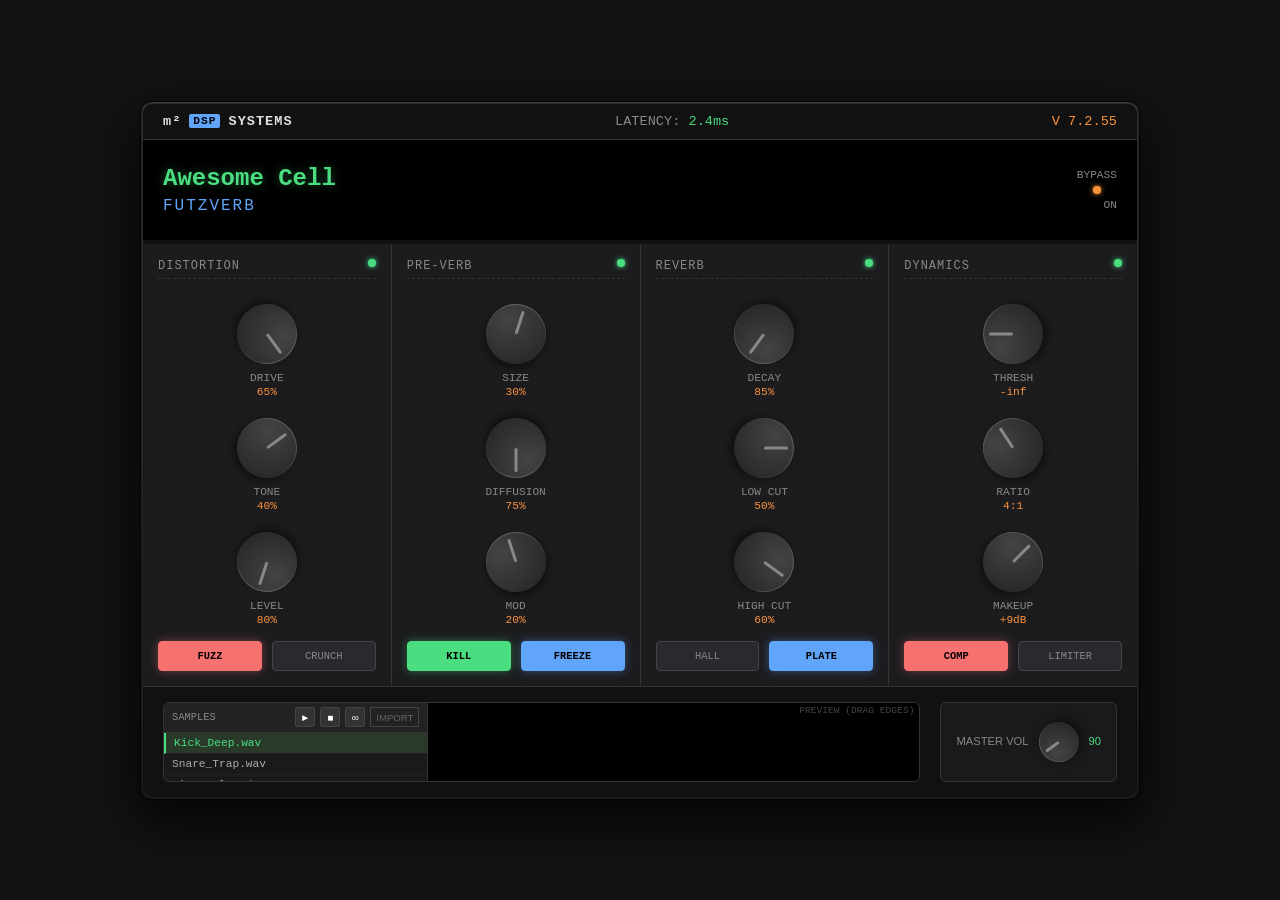
==== futzverb/index.html @ 0c0a8a61 "Add files via upload" ====
<!DOCTYPE html>
<html lang="en">
<head>
    <meta charset="UTF-8">
    <meta name="viewport" content="width=device-width, initial-scale=1.0">
    <title>m²DSP Audio Effects Interface</title>
    <link rel="stylesheet" href="css/styles.css">
</head>
<body>

    <div class="device-container">
        <header class="header">
            <div class="brand">
                m²<span>DSP</span> SYSTEMS
            </div>
            <div class="status">
                LATENCY: <span style="color:var(--accent-green)">2.4ms</span>
            </div>
            <div class="version">
                V 7.2.55
            </div>
        </header>

        <section class="display-area">
            <div class="screen-content">
                <h2 class="screen-title">Awesome Cell</h2>
                <p class="screen-subtitle">FUTZVERB</p>
            </div>
            
            <div class="waveform" id="waveform">
                <div class="bar" style="animation-delay: 0.1s"></div>
                <div class="bar" style="animation-delay: 0.3s"></div>
                <div class="bar" style="animation-delay: 0.5s"></div>
                <div class="bar" style="animation-delay: 0.2s"></div>
                <div class="bar" style="animation-delay: 0.6s"></div>
                <div class="bar" style="animation-delay: 0.4s"></div>
                <div class="bar" style="animation-delay: 0.1s"></div>
                <div class="bar" style="animation-delay: 0.3s"></div>
                <div class="bar" style="animation-delay: 0.5s"></div>
                <div class="bar" style="animation-delay: 0.2s"></div>
                <div class="bar" style="animation-delay: 0.6s"></div>
                <div class="bar" style="animation-delay: 0.4s"></div>
            </div>

            <div style="text-align: right; font-family: var(--font-tech); font-size: 0.7rem; color: var(--text-muted);">
                <div>BYPASS</div>
                <div class="led led-orange on" style="margin: 5px auto;"></div>
                <div>ON</div>
            </div>
        </section>

        <div class="workspace">
            <!-- Module 1: Distortion -->
            <div class="module">
                <div class="module-header">
                    <span>Distortion</span>
                    <span class="led on"></span>
                </div>
                <div class="controls-grid">
                    <div class="control-group">
                        <div class="knob-container" data-param="Drive" data-min="0" data-max="100" data-value="65">
                            <div class="knob" style="transform: rotate(117deg);"></div>
                        </div>
                        <div class="knob-label">Drive</div>
                        <div class="knob-value">65%</div>
                    </div>
                    <div class="control-group">
                        <div class="knob-container" data-param="Tone" data-min="0" data-max="100" data-value="40">
                            <div class="knob" style="transform: rotate(36deg);"></div>
                        </div>
                        <div class="knob-label">Tone</div>
                        <div class="knob-value">40%</div>
                    </div>
                    <div class="control-group">
                        <div class="knob-container" data-param="Level" data-min="0" data-max="100" data-value="80">
                            <div class="knob" style="transform: rotate(180deg);"></div>
                        </div>
                        <div class="knob-label">Level</div>
                        <div class="knob-value">80%</div>
                    </div>
                </div>
                <div class="btn-row">
                    <button class="btn btn-danger active">Fuzz</button>
                    <button class="btn">Crunch</button>
                </div>
            </div>

            <!-- Module 2: Pre-Verb -->
            <div class="module">
                <div class="module-header">
                    <span>Pre-Verb</span>
                    <span class="led on"></span>
                </div>
                <div class="controls-grid">
                    <div class="control-group">
                        <div class="knob-container" data-param="Size" data-min="0" data-max="100" data-value="30">
                            <div class="knob" style="transform: rotate(18deg);"></div>
                        </div>
                        <div class="knob-label">Size</div>
                        <div class="knob-value">30%</div>
                    </div>
                    <div class="control-group">
                        <div class="knob-container" data-param="Diff" data-min="0" data-max="100" data-value="75">
                            <div class="knob" style="transform: rotate(162deg);"></div>
                        </div>
                        <div class="knob-label">Diffusion</div>
                        <div class="knob-value">75%</div>
                    </div>
                    <div class="control-group">
                        <div class="knob-container" data-param="Mod" data-min="0" data-max="100" data-value="20">
                            <div class="knob" style="transform: rotate(-54deg);"></div>
                        </div>
                        <div class="knob-label">Mod</div>
                        <div class="knob-value">20%</div>
                    </div>
                </div>
                <div class="btn-row">
                    <button class="btn active">Kill</button>
                    <button class="btn btn-blue active">Freeze</button>
                </div>
            </div>

            <!-- Module 3: Reverb -->
            <div class="module">
                <div class="module-header">
                    <span>Reverb</span>
                    <span class="led on"></span>
                </div>
                <div class="controls-grid">
                    <div class="control-group">
                        <div class="knob-container" data-param="Decay" data-min="0" data-max="100" data-value="85">
                            <div class="knob" style="transform: rotate(198deg);"></div>
                        </div>
                        <div class="knob-label">Decay</div>
                        <div class="knob-value">85%</div>
                    </div>
                    <div class="control-group">
                        <div class="knob-container" data-param="Low Cut" data-min="0" data-max="100" data-value="50">
                            <div class="knob" style="transform: rotate(90deg);"></div>
                        </div>
                        <div class="knob-label">Low Cut</div>
                        <div class="knob-value">50%</div>
                    </div>
                    <div class="control-group">
                        <div class="knob-container" data-param="High Cut" data-min="0" data-max="100" data-value="60">
                            <div class="knob" style="transform: rotate(126deg);"></div>
                        </div>
                        <div class="knob-label">High Cut</div>
                        <div class="knob-value">60%</div>
                    </div>
                </div>
                <div class="btn-row">
                    <button class="btn">Hall</button>
                    <button class="btn btn-blue active">Plate</button>
                </div>
            </div>

            <!-- Module 4: Dynamics -->
            <div class="module">
                <div class="module-header">
                    <span>Dynamics</span>
                    <span class="led on"></span>
                </div>
                <div class="controls-grid">
                    <div class="control-group">
                        <div class="knob-container" data-param="Thresh" data-min="0" data-max="100" data-value="0">
                            <div class="knob" style="transform: rotate(-135deg);"></div>
                        </div>
                        <div class="knob-label">Thresh</div>
                        <div class="knob-value">-inf</div>
                    </div>
                    <div class="control-group">
                        <div class="knob-container" data-param="Ratio" data-min="1" data-max="20" data-value="4">
                            <div class="knob" style="transform: rotate(-90deg);"></div>
                        </div>
                        <div class="knob-label">Ratio</div>
                        <div class="knob-value">4:1</div>
                    </div>
                    <div class="control-group">
                        <div class="knob-container" data-param="Gain" data-min="0" data-max="24" data-value="9">
                            <div class="knob" style="transform: rotate(45deg);"></div>
                        </div>
                        <div class="knob-label">Makeup</div>
                        <div class="knob-value">+9dB</div>
                    </div>
                </div>
                <div class="btn-row">
                    <button class="btn btn-danger active">Comp</button>
                    <button class="btn">Limiter</button>
                </div>
            </div>
        </div>

        <footer class="footer">
            <div class="sample-browser">
                <div class="sb-list-container">
                    <div class="sb-header">
                        <span>SAMPLES</span>
                        <div class="sb-controls">
                            <button class="sb-transport-btn" id="playBtn" title="Play">&#9658;</button>
                            <button class="sb-transport-btn" id="stopBtn" title="Stop">&#9632;</button>
                            <button class="sb-transport-btn" id="loopBtn" title="Loop" aria-pressed="false">&#8734;</button>
                            <button class="sb-import-btn" id="importBtn">IMPORT</button>
                        </div>
                    </div>
                    <ul class="sb-list" id="sampleList">
                        <li class="active" data-type="default">Kick_Deep.wav</li>
                        <li data-type="default">Snare_Trap.wav</li>
                        <li data-type="default">HiHat_Closed_01.wav</li>
                        <li data-type="default">Atmosphere_Pad.wav</li>
                        <li data-type="default">Glitch_04.wav</li>
                        <li data-type="default">Bass_Sub.wav</li>
                        <li data-type="default">Vox_Chop.wav</li>
                        <li data-type="default">Interference.wav</li>
                    </ul>
                </div>
                <div class="sb-waveform-container" id="waveformContainer">
                    <span class="sb-label">PREVIEW (DRAG EDGES)</span>
                    <canvas id="waveformCanvas"></canvas>
                </div>
            </div>

            <div class="master-knob-wrapper">
                <span class="master-label">Master Vol</span>
                <div class="knob-container" data-param="Master" data-min="0" data-max="100" data-value="90" style="--knob-size: 40px; width: 40px; height: 40px;">
                    <div class="knob" style="transform: rotate(216deg);"></div>
                </div>
                <span class="master-label" style="color: var(--accent-green)">90</span>
            </div>
        </footer>
    </div>

    <!-- Hidden File Input -->
    <input type="file" id="audioFileInput" accept=".wav,.mp3,.aac,.flac,audio/*" style="display: none;" />

    <script type="module" src="js/app.js"></script>
</body>
</html>
---- futzverb/css/styles.css ----
:root {
            --bg-color: #121214;
            --panel-bg: #1c1c1f;
            --panel-border: #333336;
            --text-main: #e0e0e0;
            --text-muted: #888888;
            --accent-green: #4ade80;
            --accent-blue: #60a5fa;
            --accent-orange: #fb923c;
            --accent-red: #f87171;
            --knob-size: 60px;
            --font-tech: 'Courier New', Courier, monospace;
            --font-ui: -apple-system, BlinkMacSystemFont, "Segoe UI", Roboto, Helvetica, Arial, sans-serif;
        }

        * {
            box-sizing: border-box;
            user-select: none;
        }

        body {
            margin: 0;
            padding: 20px;
            background-color: var(--bg-color);
            color: var(--text-main);
            font-family: var(--font-ui);
            display: flex;
            justify-content: center;
            align-items: center;
            min-height: 100vh;
            overflow-x: auto;
        }

        .device-container {
            width: 100%;
            max-width: 1000px;
            background: linear-gradient(180deg, #2a2a2e 0%, #1a1a1c 100%);
            border-radius: 12px;
            box-shadow: 0 20px 50px rgba(0,0,0,0.8), inset 0 1px 1px rgba(255,255,255,0.1);
            border: 1px solid #000;
            padding: 2px;
            display: flex;
            flex-direction: column;
        }

        .header {
            display: flex;
            justify-content: space-between;
            align-items: center;
            padding: 10px 20px;
            background: #111;
            border-bottom: 1px solid #333;
            border-radius: 10px 10px 0 0;
            font-family: var(--font-tech);
            font-size: 0.85rem;
            color: var(--text-muted);
        }

        .brand {
            font-weight: bold;
            color: var(--text-main);
            letter-spacing: 1px;
            display: flex;
            align-items: center;
            gap: 8px;
        }

        .brand span {
            background: var(--accent-blue);
            color: #000;
            padding: 1px 4px;
            border-radius: 2px;
            font-size: 0.7rem;
        }

        .version { color: var(--accent-orange); }

        .workspace {
            display: grid;
            grid-template-columns: repeat(4, 1fr);
            gap: 1px;
            background-color: var(--panel-border);
            flex-grow: 1;
        }

        .module {
            background-color: var(--panel-bg);
            padding: 15px;
            display: flex;
            flex-direction: column;
            position: relative;
        }

        .module-header {
            font-family: var(--font-tech);
            font-size: 0.75rem;
            color: var(--text-muted);
            text-transform: uppercase;
            margin-bottom: 15px;
            border-bottom: 1px dashed #333;
            padding-bottom: 5px;
            letter-spacing: 1px;
            display: flex;
            justify-content: space-between;
        }

        .display-area {
            grid-column: span 4;
            background: #000;
            padding: 20px;
            display: flex;
            justify-content: space-between;
            align-items: center;
            border-bottom: 4px solid #111;
            position: relative;
            overflow: hidden;
        }

        .screen-content { text-align: left; z-index: 2; }

        .screen-title {
            font-family: var(--font-tech);
            color: var(--accent-green);
            font-size: 1.5rem;
            margin: 0;
            text-shadow: 0 0 10px rgba(74, 222, 128, 0.4);
        }

        .screen-subtitle {
            font-family: var(--font-tech);
            color: var(--accent-blue);
            font-size: 1rem;
            margin: 5px 0 0 0;
            letter-spacing: 2px;
        }

        .waveform {
            flex-grow: 1;
            height: 60px;
            margin: 0 40px;
            display: flex;
            align-items: center;
            justify-content: center;
            gap: 3px;
        }

        .bar {
            width: 4px;
            background: var(--accent-green);
            animation: wave 1s ease-in-out infinite;
            border-radius: 2px;
            opacity: 0.7;
        }

        @keyframes wave {
            0%, 100% { height: 10%; opacity: 0.3; }
            50% { height: 100%; opacity: 1; box-shadow: 0 0 8px var(--accent-green); }
        }

        .controls-grid {
            display: grid;
            grid-template-columns: 1fr;
            gap: 20px;
            margin-top: 10px;
        }

        .control-group {
            display: flex;
            flex-direction: column;
            align-items: center;
        }

        .knob-container {
            position: relative;
            width: var(--knob-size);
            height: var(--knob-size);
            cursor: ns-resize;
        }

        .knob {
            width: 100%;
            height: 100%;
            border-radius: 50%;
            background: radial-gradient(circle at 30% 30%, #444, #222);
            box-shadow: 0 4px 8px rgba(0,0,0,0.5), inset 0 1px 1px rgba(255,255,255,0.2);
            position: relative;
            transform: rotate(0deg);
            transition: transform 0.1s linear;
        }
        
        .knob::after {
            content: '';
            position: absolute;
            top: 10%;
            left: 50%;
            width: 3px;
            height: 40%;
            background: var(--text-muted);
            transform: translateX(-50%);
            border-radius: 2px;
        }

        .knob-container.active .knob {
            box-shadow: 0 0 10px rgba(255, 255, 255, 0.2);
            border: 1px solid #555;
        }
        .knob-container.active .knob::after {
            background: var(--accent-orange);
        }

        .knob-label {
            margin-top: 8px;
            font-size: 0.7rem;
            color: var(--text-muted);
            text-transform: uppercase;
            font-family: var(--font-tech);
        }

        .knob-value {
            font-size: 0.7rem;
            color: var(--accent-orange);
            margin-top: 2px;
            font-family: var(--font-tech);
        }

        .btn-row {
            display: flex;
            justify-content: space-between;
            gap: 10px;
            margin-top: auto;
            padding-top: 15px;
        }

        .btn {
            flex: 1;
            padding: 8px 0;
            background: #2a2a2e;
            border: 1px solid #444;
            border-radius: 4px;
            color: #888;
            font-size: 0.65rem;
            text-transform: uppercase;
            cursor: pointer;
            font-family: var(--font-tech);
            transition: all 0.2s;
        }

        .btn:hover { border-color: #666; color: #ccc; }

        .btn.active {
            background: var(--accent-green);
            color: #000;
            border-color: var(--accent-green);
            box-shadow: 0 0 10px rgba(74, 222, 128, 0.4);
            font-weight: bold;
        }

        .btn-danger.active {
            background: var(--accent-red);
            border-color: var(--accent-red);
            box-shadow: 0 0 10px rgba(248, 113, 113, 0.4);
        }

        .btn-blue.active {
            background: var(--accent-blue);
            border-color: var(--accent-blue);
            box-shadow: 0 0 10px rgba(96, 165, 250, 0.4);
        }

        .led {
            width: 8px;
            height: 8px;
            border-radius: 50%;
            background: #333;
            box-shadow: inset 0 1px 2px rgba(0,0,0,0.5);
        }
        .led.on {
            background: var(--accent-green);
            box-shadow: 0 0 5px var(--accent-green);
        }
        .led-orange.on {
            background: var(--accent-orange);
            box-shadow: 0 0 5px var(--accent-orange);
        }

        .footer {
            background: #111;
            padding: 15px 20px;
            display: flex;
            justify-content: space-between;
            align-items: center;
            gap: 20px;
            border-top: 1px solid #333;
            border-radius: 0 0 10px 10px;
            flex-wrap: wrap;
        }

        /* Sample Browser Styles */
        .sample-browser {
            display: flex;
            flex: 1;
            min-width: 300px;
            background: #1a1a1c;
            border: 1px solid #333;
            border-radius: 6px;
            overflow: hidden;
            height: 80px;
        }

        .sb-list-container {
            width: 35%; /* Slightly smaller to fit transport buttons */
            border-right: 1px solid #333;
            display: flex;
            flex-direction: column;
        }

        .sb-header {
            padding: 5px 8px;
            background: #222;
            font-size: 0.65rem;
            font-family: var(--font-tech);
            color: var(--text-muted);
            border-bottom: 1px solid #333;
            display: flex;
            justify-content: space-between;
            align-items: center;
            height: 30px;
        }

        .sb-controls {
            display: flex;
            gap: 5px;
        }

        .sb-transport-btn {
            background: #333;
            border: 1px solid #444;
            color: #fff;
            width: 20px;
            height: 20px;
            border-radius: 2px;
            cursor: pointer;
            display: flex;
            align-items: center;
            justify-content: center;
            font-size: 10px;
        }
        .sb-transport-btn:hover {
            background: #444;
            border-color: #666;
        }
        .sb-transport-btn.playing {
            background: var(--accent-green);
            color: #000;
            box-shadow: 0 0 5px var(--accent-green);
        }

        .sb-transport-btn.looping {
            background: var(--accent-blue);
            color: #000;
            box-shadow: 0 0 5px var(--accent-blue);
            font-weight: 700;
        }

        .sb-import-btn {
            background: transparent;
            border: 1px solid #444;
            color: #666;
            cursor: pointer;
            font-size: 0.6rem;
            padding: 2px 5px;
            transition: color 0.2s, border-color 0.2s;
        }
        .sb-import-btn:hover {
            color: var(--accent-green);
            border-color: var(--accent-green);
        }

        .sb-list {
            list-style: none;
            padding: 0;
            margin: 0;
            overflow-y: auto;
            flex-grow: 1;
        }

        .sb-list::-webkit-scrollbar { width: 4px; }
        .sb-list::-webkit-scrollbar-thumb { background: #444; }

        .sb-list li {
            padding: 4px 8px;
            font-size: 0.7rem;
            font-family: var(--font-tech);
            color: #aaa;
            cursor: pointer;
            border-bottom: 1px solid #222;
            white-space: nowrap;
            overflow: hidden;
            text-overflow: ellipsis;
        }

        .sb-list li:hover { background: #252528; color: #fff; }

        .sb-list li.active {
            background: #2a3a2a;
            color: var(--accent-green);
            border-left: 2px solid var(--accent-green);
        }

        .sb-waveform-container {
            width: 65%;
            position: relative;
            background: #000;
            display: flex;
            align-items: center;
            justify-content: center;
            padding: 0 10px;
            cursor: default;
        }

        canvas#waveformCanvas {
            width: 100%;
            height: 100%;
            display: block;
        }

        .sb-label {
            position: absolute;
            top: 2px;
            right: 5px;
            font-size: 0.6rem;
            color: #444;
            font-family: var(--font-tech);
            pointer-events: none;
        }

        .master-knob-wrapper {
            display: flex;
            align-items: center;
            gap: 10px;
            background: #1a1a1c;
            padding: 0 15px;
            height: 80px;
            border: 1px solid #333;
            border-radius: 6px;
        }
        
        .master-label {
            font-size: 0.7rem;
            color: var(--text-muted);
            text-transform: uppercase;
            text-align: right;
            line-height: 1.2;
        }

        @media (max-width: 800px) {
            .workspace { grid-template-columns: 1fr 1fr; }
            .display-area { grid-column: span 2; }
            .footer { flex-direction: column; align-items: stretch; }
            .master-knob-wrapper { justify-content: center; }
        }

        @media (max-width: 500px) {
            .workspace { grid-template-columns: 1fr; }
            .display-area { grid-column: span 1; flex-direction: column; gap: 20px; }
            .waveform { margin: 10px 0; width: 100%; }
        }
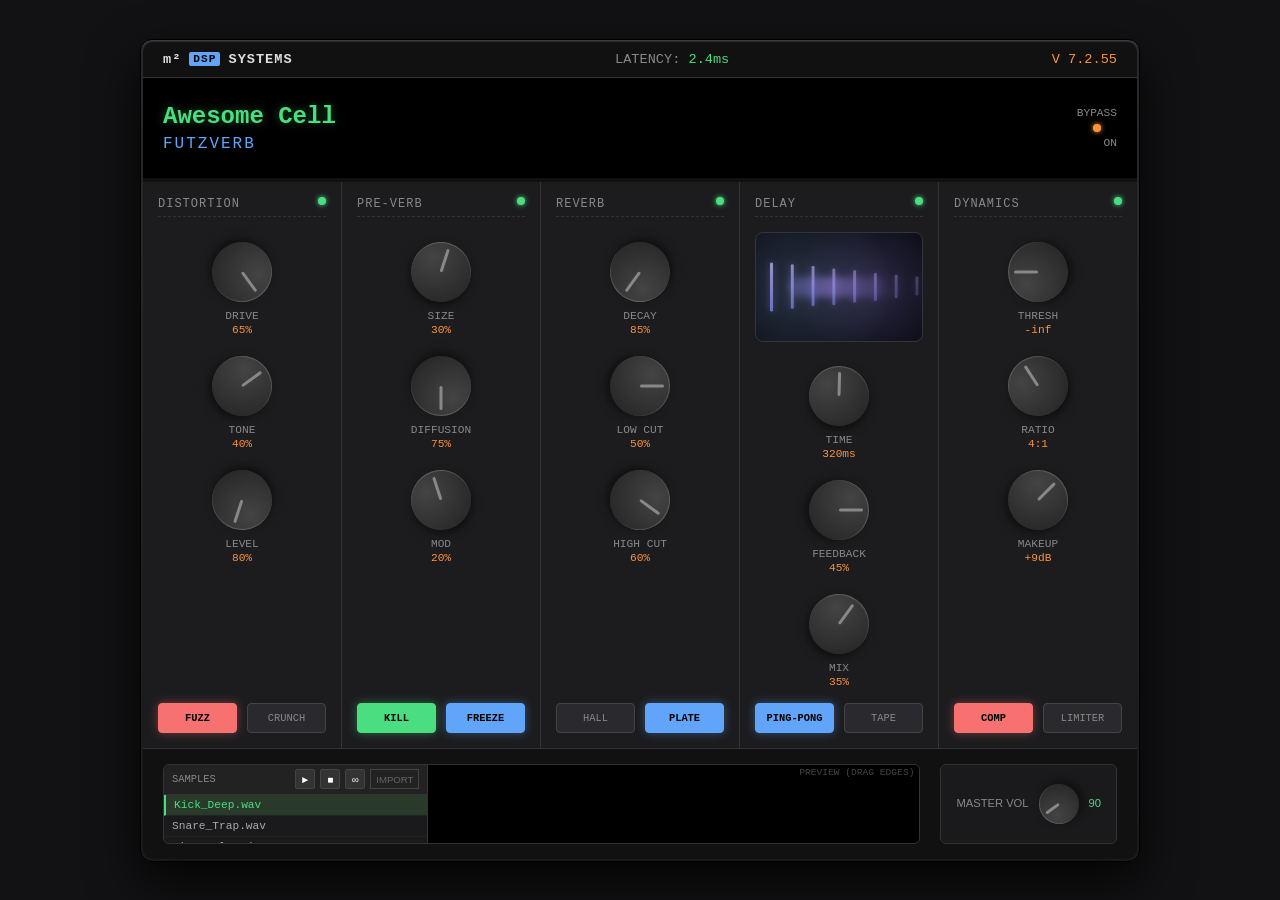
==== commit f9404749: "Add delay module with morphing delay display" ====
--- a/futzverb/index.html
+++ b/futzverb/index.html
@@ -155,7 +155,57 @@
                 </div>
             </div>
 
-            <!-- Module 4: Dynamics -->
+            <!-- Module 4: Delay -->
+            <div class="module">
+                <div class="module-header">
+                    <span>Delay</span>
+                    <span class="led on"></span>
+                </div>
+
+                <div class="delay-morph-display" id="delayMorphDisplay" aria-label="Delay response visualization">
+                    <div class="delay-tail"></div>
+                    <div class="delay-bars">
+                        <span class="delay-bar" style="--i: 0;"></span>
+                        <span class="delay-bar" style="--i: 1;"></span>
+                        <span class="delay-bar" style="--i: 2;"></span>
+                        <span class="delay-bar" style="--i: 3;"></span>
+                        <span class="delay-bar" style="--i: 4;"></span>
+                        <span class="delay-bar" style="--i: 5;"></span>
+                        <span class="delay-bar" style="--i: 6;"></span>
+                        <span class="delay-bar" style="--i: 7;"></span>
+                    </div>
+                </div>
+
+                <div class="controls-grid">
+                    <div class="control-group">
+                        <div class="knob-container" data-param="Delay Time" data-min="20" data-max="1200" data-value="320">
+                            <div class="knob" style="transform: rotate(-14deg);"></div>
+                        </div>
+                        <div class="knob-label">Time</div>
+                        <div class="knob-value">320ms</div>
+                    </div>
+                    <div class="control-group">
+                        <div class="knob-container" data-param="Delay Feedback" data-min="0" data-max="90" data-value="45">
+                            <div class="knob" style="transform: rotate(45deg);"></div>
+                        </div>
+                        <div class="knob-label">Feedback</div>
+                        <div class="knob-value">45%</div>
+                    </div>
+                    <div class="control-group">
+                        <div class="knob-container" data-param="Delay Mix" data-min="0" data-max="100" data-value="35">
+                            <div class="knob" style="transform: rotate(-9deg);"></div>
+                        </div>
+                        <div class="knob-label">Mix</div>
+                        <div class="knob-value">35%</div>
+                    </div>
+                </div>
+                <div class="btn-row">
+                    <button class="btn btn-blue active">Ping-Pong</button>
+                    <button class="btn">Tape</button>
+                </div>
+            </div>
+
+            <!-- Module 5: Dynamics -->
             <div class="module">
                 <div class="module-header">
                     <span>Dynamics</span>
@@ -235,4 +285,4 @@
 
     <script type="module" src="js/app.js"></script>
 </body>
-</html>+</html>
--- a/futzverb/css/styles.css
+++ b/futzverb/css/styles.css
@@ -77,7 +77,7 @@
 
         .workspace {
             display: grid;
-            grid-template-columns: repeat(4, 1fr);
+            grid-template-columns: repeat(5, 1fr);
             gap: 1px;
             background-color: var(--panel-border);
             flex-grow: 1;
@@ -105,7 +105,7 @@
         }
 
         .display-area {
-            grid-column: span 4;
+            grid-column: span 5;
             background: #000;
             padding: 20px;
             display: flex;
@@ -155,6 +155,64 @@
         @keyframes wave {
             0%, 100% { height: 10%; opacity: 0.3; }
             50% { height: 100%; opacity: 1; box-shadow: 0 0 8px var(--accent-green); }
+        }
+
+
+
+        .delay-morph-display {
+            height: 110px;
+            border: 1px solid #2f3640;
+            border-radius: 8px;
+            margin-bottom: 14px;
+            background: radial-gradient(circle at 25% 50%, rgba(96, 165, 250, 0.16), rgba(10, 12, 20, 0.92) 70%);
+            position: relative;
+            overflow: hidden;
+            --delay-time: 0.25;
+            --delay-feedback: 0.5;
+            --delay-mix: 0.35;
+            transition: border-color 0.2s ease;
+        }
+
+        .delay-morph-display::after {
+            content: '';
+            position: absolute;
+            inset: 0;
+            background: radial-gradient(circle at 70% 50%, rgba(167, 139, 250, calc(0.12 + var(--delay-mix) * 0.25)), transparent 60%);
+            pointer-events: none;
+        }
+
+        .delay-tail {
+            position: absolute;
+            left: 20%;
+            top: 50%;
+            width: calc(66% + var(--delay-time) * 10%);
+            height: calc(8px + var(--delay-feedback) * 24px);
+            transform: translateY(-50%);
+            background: linear-gradient(90deg, rgba(129, 140, 248, 0.4), rgba(167, 139, 250, 0.75) 35%, transparent 92%);
+            filter: blur(calc(1px + var(--delay-feedback) * 5px));
+            opacity: calc(0.45 + var(--delay-mix) * 0.45);
+            border-radius: 999px;
+            transition: all 0.1s linear;
+        }
+
+        .delay-bars {
+            position: absolute;
+            inset: 0;
+            display: flex;
+            align-items: center;
+            gap: 10px;
+            padding: 0 14px;
+        }
+
+        .delay-bar {
+            width: 3px;
+            border-radius: 3px;
+            background: linear-gradient(180deg, #c4b5fd, #818cf8);
+            height: calc((70px - (var(--i) * 6px)) * (0.55 + var(--delay-feedback) * 0.5));
+            opacity: calc((1 - (var(--i) * 0.09)) * (0.5 + var(--delay-mix) * 0.7));
+            transform: translateX(calc(var(--i) * (6px + var(--delay-time) * 7px))) scaleY(calc(0.6 + var(--delay-feedback) * 0.55));
+            box-shadow: 0 0 calc(4px + var(--delay-mix) * 10px) rgba(167, 139, 250, 0.55);
+            transition: transform 0.1s linear, opacity 0.1s linear, height 0.1s linear;
         }
 
         .controls-grid {
@@ -453,6 +511,12 @@
             line-height: 1.2;
         }
 
+        @media (max-width: 980px) {
+            .workspace { grid-template-columns: repeat(3, 1fr); }
+            .display-area { grid-column: span 3; }
+            .module:last-child { grid-column: 2 / span 1; }
+        }
+
         @media (max-width: 800px) {
             .workspace { grid-template-columns: 1fr 1fr; }
             .display-area { grid-column: span 2; }
